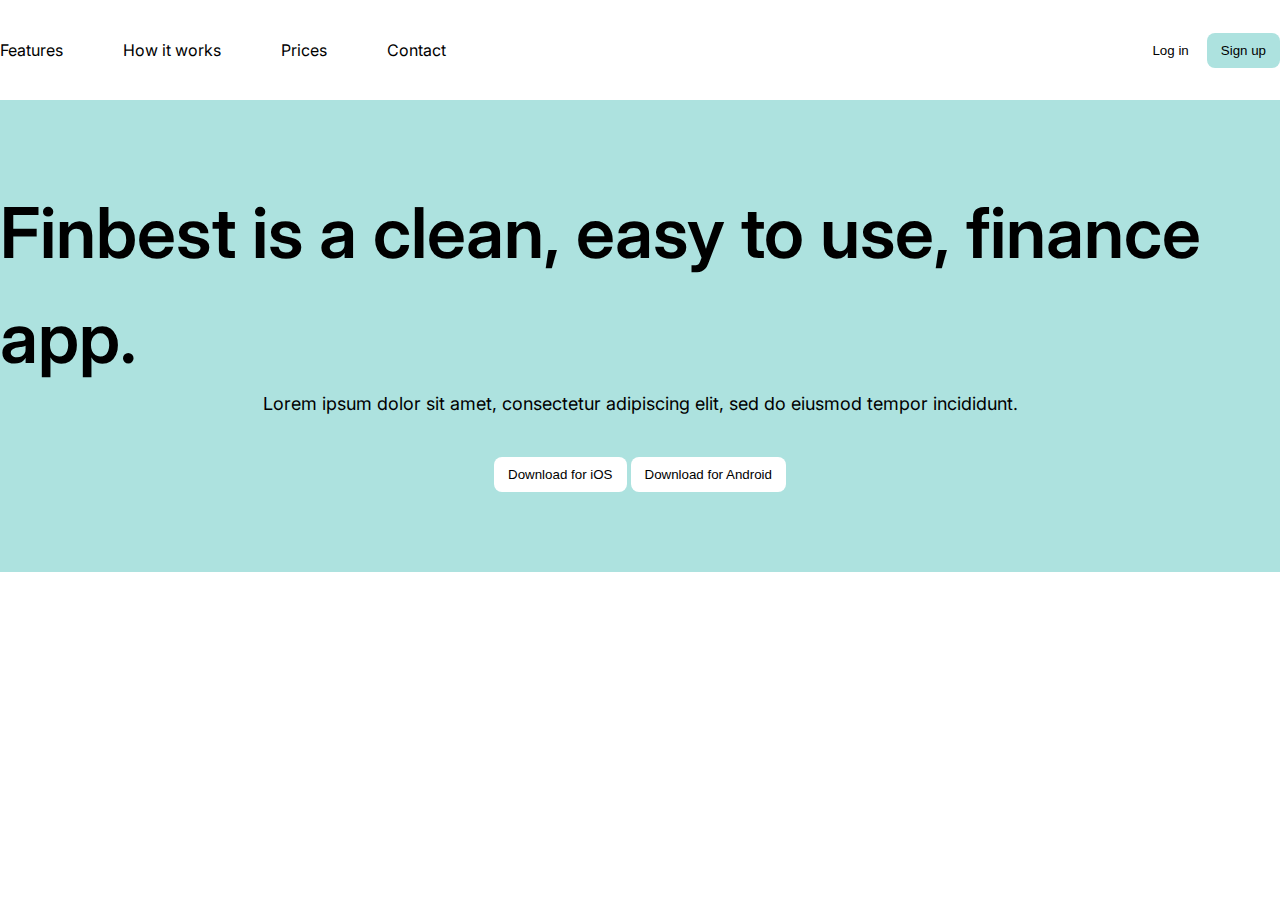
==== HTML & CSS Regular Exam - 18 Jun 2023/03_Finbest/index.html @ c6702109 "Finbest added more html and css" ====
<!DOCTYPE html>
<html lang="en">
    <head>
        <meta charset="UTF-8" />
        <meta name="viewport" content="width=device-width, initial-scale=1.0" />
        <link rel="stylesheet" href="style.css" />
        <title>Finbest</title>
    </head>
    <body>
        <header>
            <div class="white-wrapper">
                <nav>
                    <ul>
                        <li>Features</li>
                        <li>How it works</li>
                        <li>Prices</li>
                        <li>Contact</li>
                    </ul>
                    <div class="login">
                        <button>Log in</button>
                        <button class="green">Sign up</button>
                    </div>
                </nav>
            </div>
            <div class="hero-section">
                <h1>Finbest is a clean, easy to use, finance app.</h1>
                <p class="header-text">Lorem ipsum dolor sit amet, consectetur adipiscing elit, sed do eiusmod tempor incididunt.</p>
                <div class="buttons">
                    <button class="black">Download for iOS</button>
                    <button class="black">Download for Android</button>
                </div>
            </div>
        </header>
    </body>
</html>
---- HTML & CSS Regular Exam - 18 Jun 2023/03_Finbest/style.css ----
@import url("https://fonts.googleapis.com/css2?family=Inter:wght@100;200;300;400;500;600;700;800;900&amp;display=swap");

*,
*::before,
*::after {
    box-sizing: border-box;
}

* {
    margin: 0;
}

img {
    display: block;
    width: 100%;
}

li {
    list-style: none;
}
ul {
    all: unset;
    display: flex;
    gap: 60px;
}

body {
    font-family: "Inter", sans-serif;
    line-height: 1.5;
}
nav {
    display: flex;
    justify-content: space-between;
    align-items: center;
    height: 100px;
    max-width: 1300px;
    margin: auto;
}

.white-wrapper {
    /* margin-inline: 260px; */
}

button {
    background-color: white;
    border: none;
    padding: 10px 14px;
    border-radius: 8px;
    cursor: pointer;
}

.green {
    background-color: #ade2df;
}

button:hover {
    border: 1px solid black;
}

.hero-section {
    background-color: #ade2df;
    display: flex;
    flex-direction: column;
    align-items: center;
    padding-block: 80px;
}

h1 {
    font-size: 70px;
    font-weight: 600;
}

.header-text {
    font-size: 18px;
    padding-bottom: 40px;
}
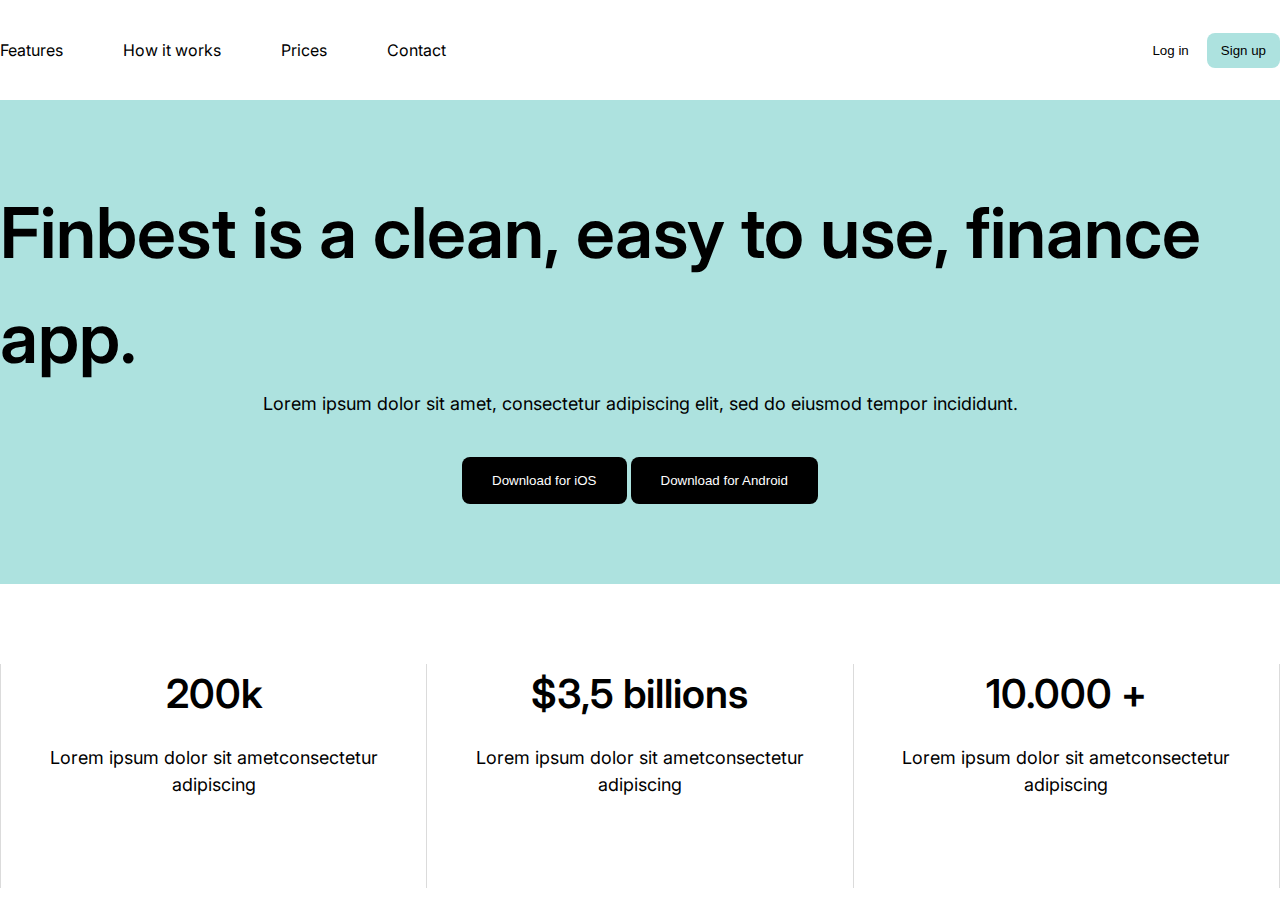
==== commit 10601e1c: "Finbest addedmain section" ====
--- a/HTML & CSS Regular Exam - 18 Jun 2023/03_Finbest/index.html
+++ b/HTML & CSS Regular Exam - 18 Jun 2023/03_Finbest/index.html
@@ -31,5 +31,21 @@
                 </div>
             </div>
         </header>
+        <main>
+            <div class="main-wrapper">
+                <div class="info-card">
+                    <p class="number">200k</p>
+                    <p class="text">Lorem ipsum dolor sit ametconsectetur adipiscing</p>
+                </div>
+                <div class="info-card">
+                    <p class="number">$3,5 billions</p>
+                    <p class="text">Lorem ipsum dolor sit ametconsectetur adipiscing</p>
+                </div>
+                <div class="info-card">
+                    <p class="number">10.000 +</p>
+                    <p class="text">Lorem ipsum dolor sit ametconsectetur adipiscing</p>
+                </div>
+            </div>
+        </main>
     </body>
 </html>
--- a/HTML & CSS Regular Exam - 18 Jun 2023/03_Finbest/style.css
+++ b/HTML & CSS Regular Exam - 18 Jun 2023/03_Finbest/style.css
@@ -74,3 +74,48 @@
     font-size: 18px;
     padding-bottom: 40px;
 }
+
+.black {
+    padding: 16px 30px;
+    background-color: black;
+    color: white;
+}
+
+.black:hover {
+    background-color: white;
+    color: black;
+}
+
+.main-wrapper {
+    display: flex;
+    justify-content: center;
+    max-width: 1300px;
+    margin: auto;
+}
+
+.info-card {
+    border-left: 1px solid #dbdbdb;
+    display: flex;
+    flex-direction: column;
+    justify-content: center;
+    align-items: center;
+    /* max-width: 400px; */
+    text-align: center;
+    padding-inline: 20px;
+    margin-top: 80px;
+    padding-bottom: 70px;
+}
+
+.main-wrapper .info-card:last-child {
+    border-right: 1px solid #dbdbdb;
+}
+
+.text {
+    font-size: 18px;
+    padding-block: 20px;
+}
+
+.number {
+    font-size: 40px;
+    font-weight: 600;
+}
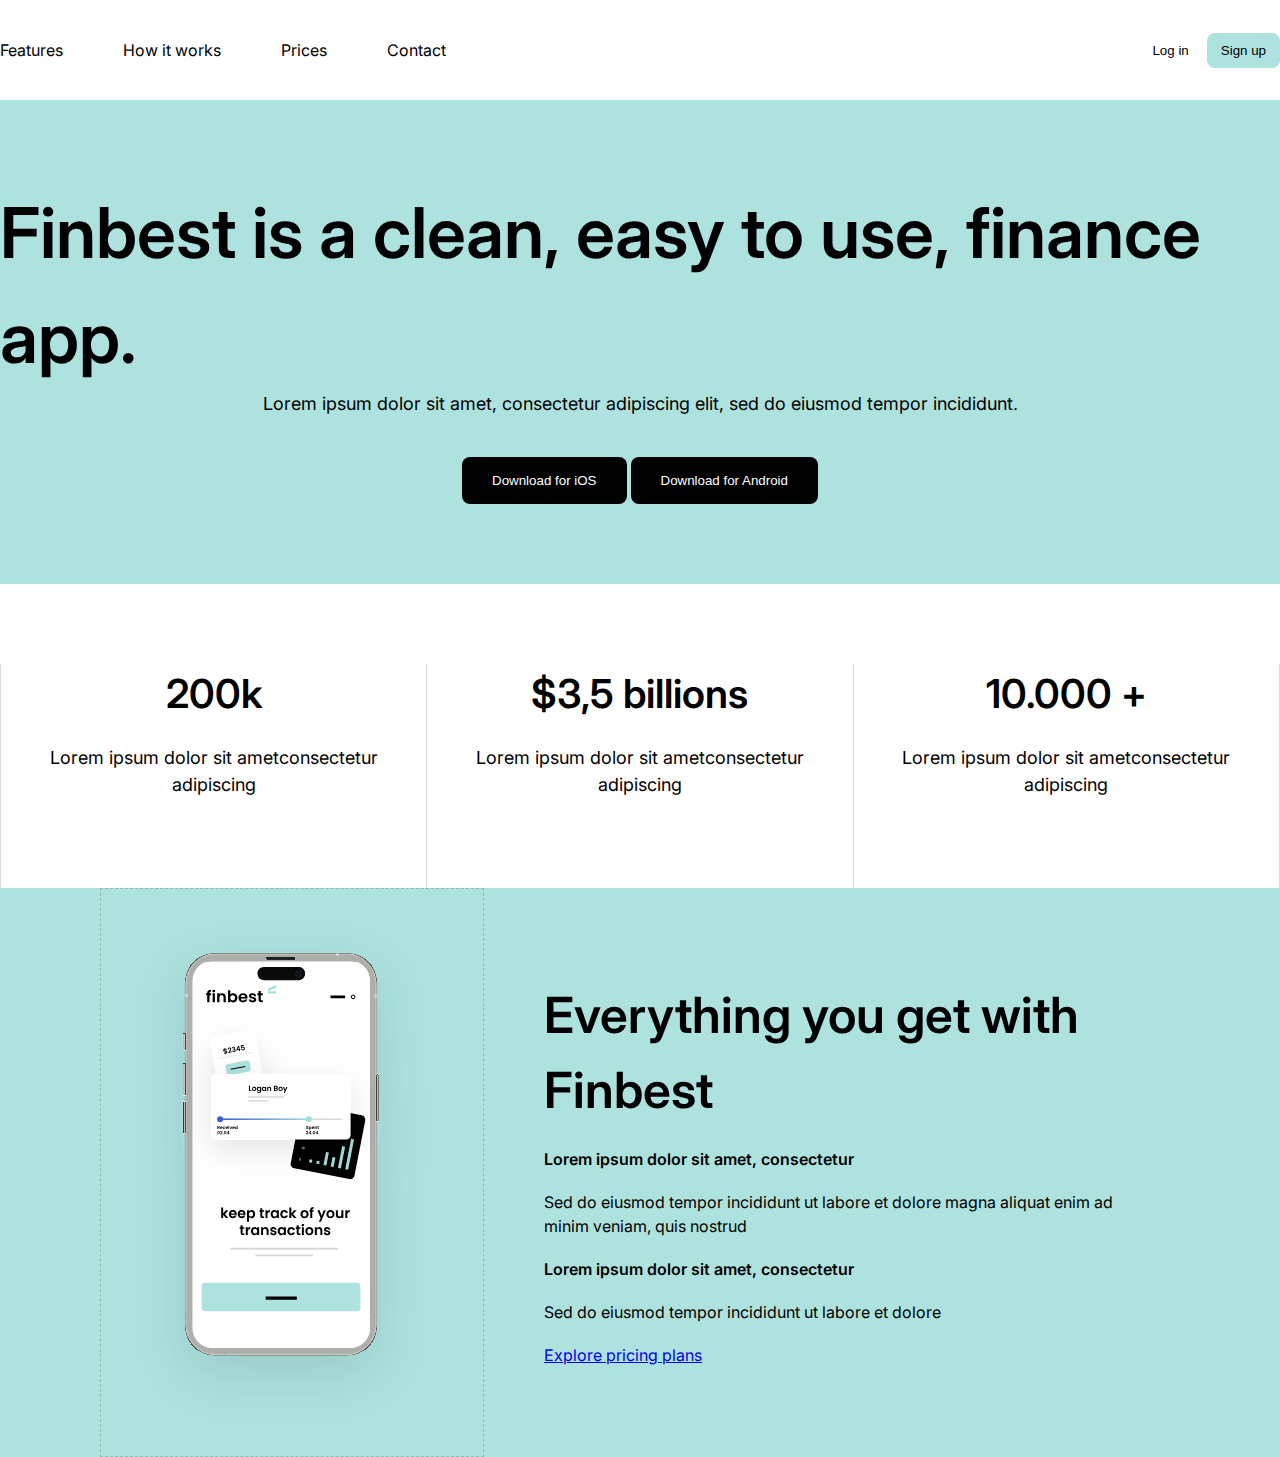
==== commit 19f186f1: "Finbest addedmain section" ====
--- a/HTML & CSS Regular Exam - 18 Jun 2023/03_Finbest/index.html
+++ b/HTML & CSS Regular Exam - 18 Jun 2023/03_Finbest/index.html
@@ -46,6 +46,22 @@
                     <p class="text">Lorem ipsum dolor sit ametconsectetur adipiscing</p>
                 </div>
             </div>
+
+            <div class="main-green">
+                <div class="main-green-container">
+                    <div class="left-side">
+                        <img class="main-img" src="./images/group 1277.svg" alt="" />
+                    </div>
+                    <div class="desctiption">
+                        <p class="title-big">Everything you get with Finbest</p>
+                        <p class="bold-text">Lorem ipsum dolor sit amet, consectetur</p>
+                        <p>Sed do eiusmod tempor incididunt ut labore et dolore magna aliquat enim ad minim veniam, quis nostrud</p>
+                        <p class="bold-text">Lorem ipsum dolor sit amet, consectetur</p>
+                        <p>Sed do eiusmod tempor incididunt ut labore et dolore</p>
+                        <a href="#">Explore pricing plans</a>
+                    </div>
+                </div>
+            </div>
         </main>
     </body>
 </html>
--- a/HTML & CSS Regular Exam - 18 Jun 2023/03_Finbest/style.css
+++ b/HTML & CSS Regular Exam - 18 Jun 2023/03_Finbest/style.css
@@ -119,3 +119,42 @@
     font-size: 40px;
     font-weight: 600;
 }
+
+.main-green {
+    background-color: #ade2df;
+}
+
+.main-green-container {
+    margin: auto;
+    max-width: 1300px;
+    display: flex;
+    gap: 30px;
+}
+
+.left-side {
+    padding: 30px;
+    width: 30%;
+    border: 1px dashed #98b8b6;
+    margin-left: 100px;
+}
+
+.desctiption {
+    width: 50%;
+    display: flex;
+    flex-direction: column;
+    justify-content: space-between;
+    padding: 90px 30px;
+}
+
+.main-img {
+    max-width: 300px;
+}
+
+.title-big {
+    font-size: 50px;
+    font-weight: 600;
+}
+
+.bold-text {
+    font-weight: 600;
+}
